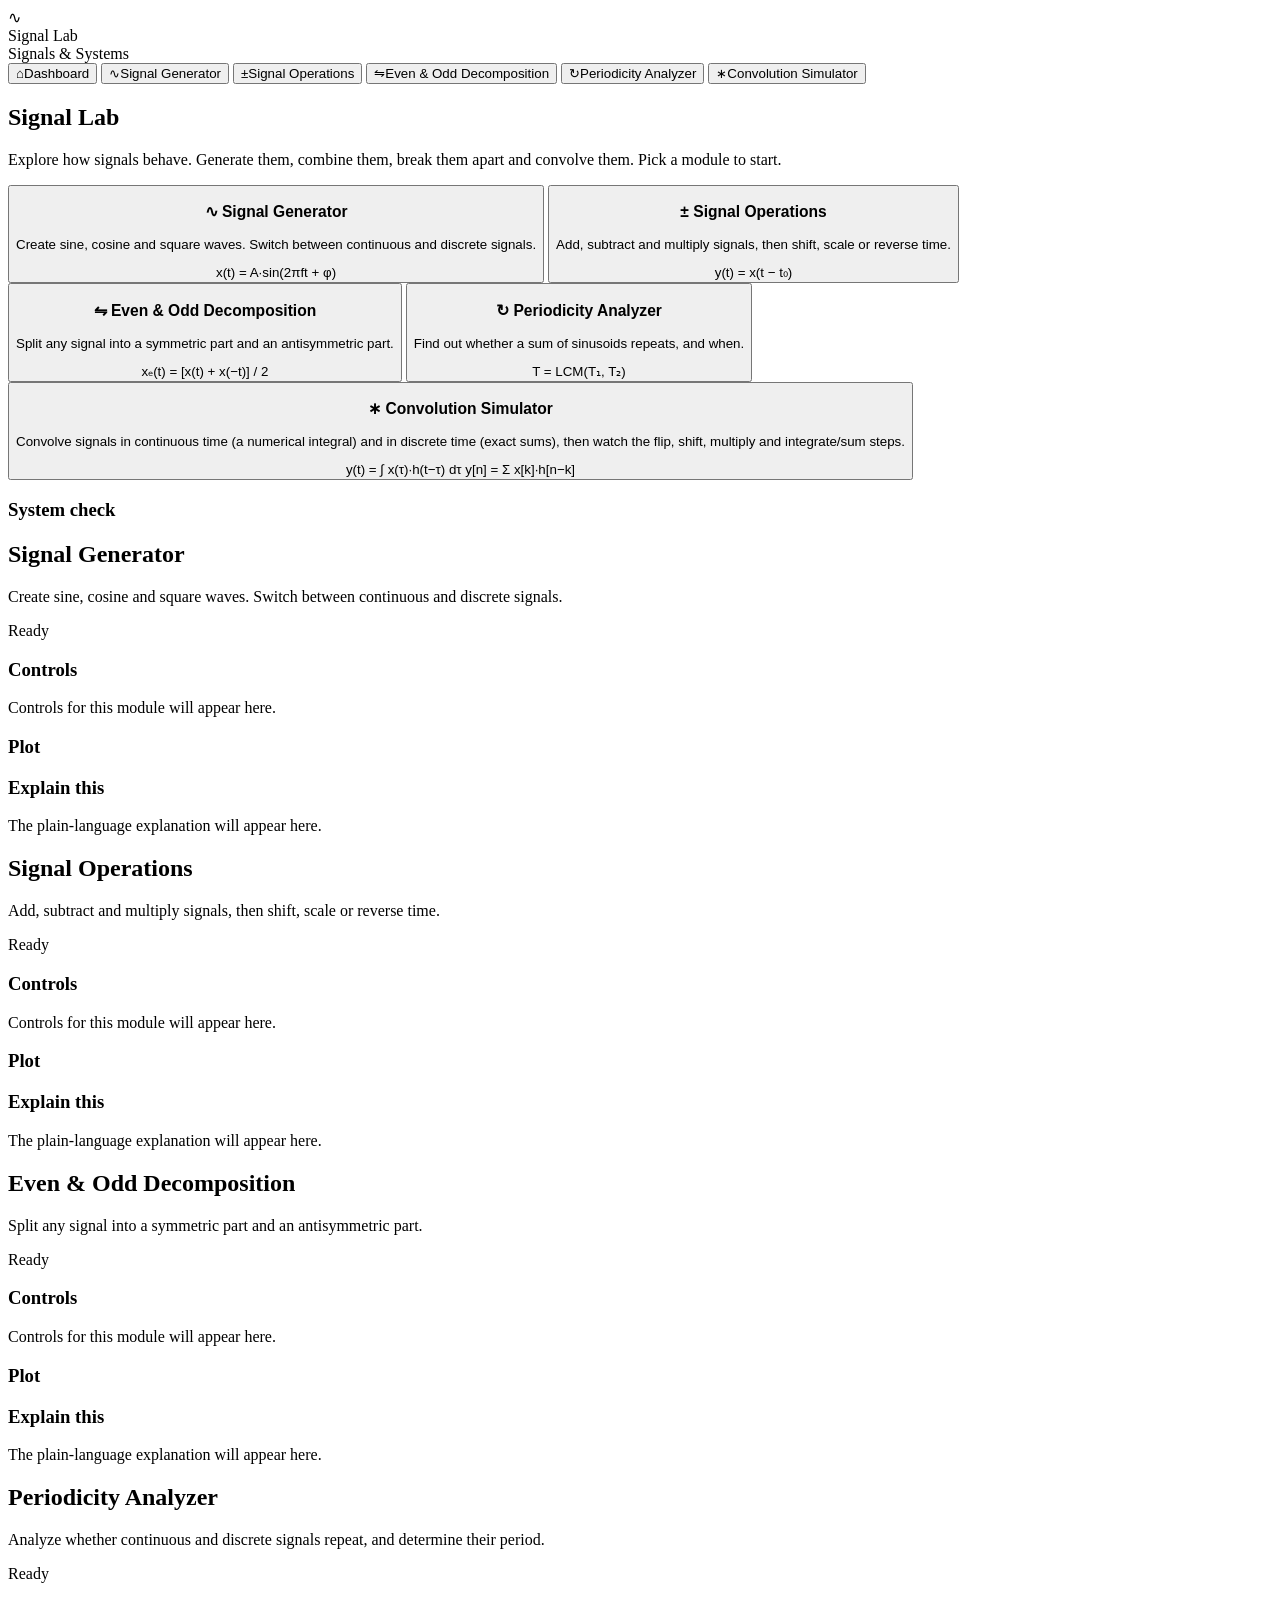
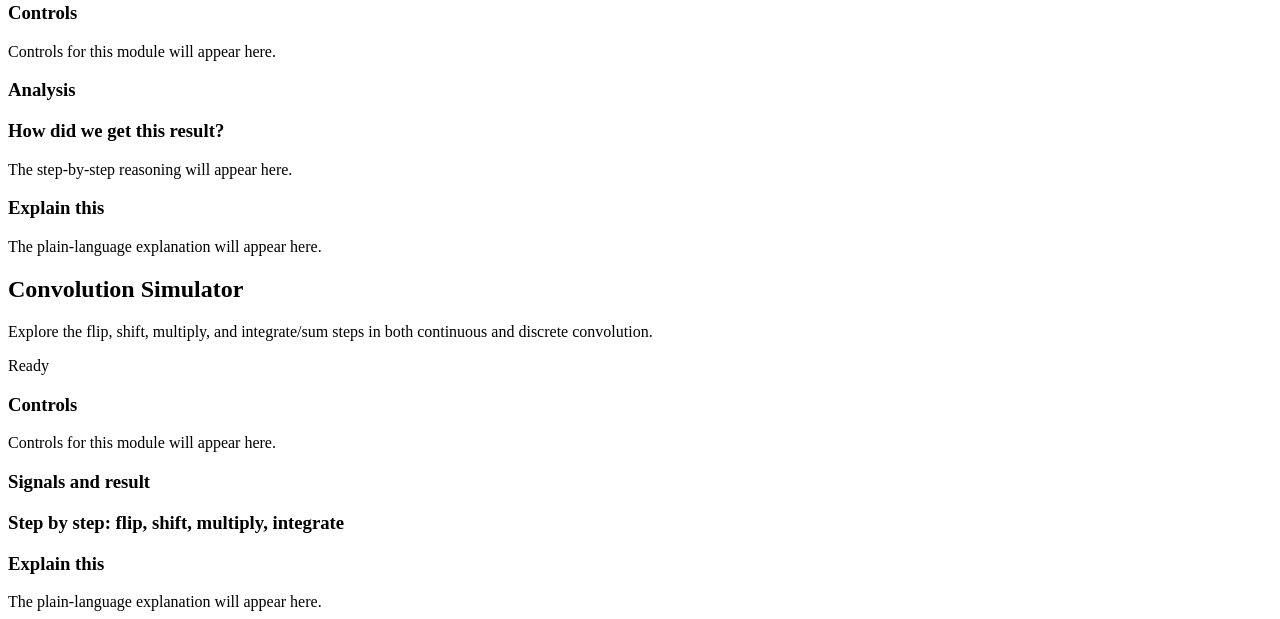
==== index.html @ d047604f "Add files via upload" ====
<!DOCTYPE html>
<html lang="en">
<head>
  <meta charset="UTF-8">
  <meta name="viewport" content="width=device-width, initial-scale=1">
  <title>Signal Lab: Interactive Signals &amp; Systems Simulator</title>

  <link rel="stylesheet" href="css/base.css">
  <link rel="stylesheet" href="css/layout.css">
  <link rel="stylesheet" href="css/components.css">
</head>
<body>
  <div class="app">

    <!-- ============ SIDEBAR (navigation) ============ -->
    <aside class="sidebar">
      <div class="brand">
        <div class="brand-mark" aria-hidden="true">∿</div>
        <div class="brand-text">
          <div class="brand-name">Signal Lab</div>
          <div class="brand-sub">Signals &amp; Systems</div>
        </div>
      </div>

      <nav class="nav" aria-label="Modules">
      <button class="nav-btn is-active" data-view="home" type="button"><span class="nav-icon" aria-hidden="true">⌂</span><span>Dashboard</span></button>
      <button class="nav-btn" data-view="generator" type="button"><span class="nav-icon" aria-hidden="true">∿</span><span>Signal Generator</span></button>
      <button class="nav-btn" data-view="operations" type="button"><span class="nav-icon" aria-hidden="true">±</span><span>Signal Operations</span></button>
      <button class="nav-btn" data-view="evenodd" type="button"><span class="nav-icon" aria-hidden="true">⇋</span><span>Even &amp; Odd Decomposition</span></button>
      <button class="nav-btn" data-view="periodicity" type="button"><span class="nav-icon" aria-hidden="true">↻</span><span>Periodicity Analyzer</span></button>
      <button class="nav-btn" data-view="convolution" type="button"><span class="nav-icon" aria-hidden="true">∗</span><span>Convolution Simulator</span></button>
      </nav>

      <!-- <div class="sidebar-foot">University project, Nov 2026</div> -->
    </aside>

    <!-- ============ MAIN AREA ============ -->
    <main class="main">

      <!-- ===== Dashboard (home) ===== -->
      <section class="view is-active" id="view-home" aria-labelledby="title-home">
        <header class="view-header">
          <div>
            <h2 id="title-home">Signal Lab</h2>
            <p class="lead">Explore how signals behave. Generate them, combine them, break them apart and convolve them. Pick a module to start.</p>
          </div>
        </header>

        <div class="home-grid">
      <button class="card module-card" data-view="generator" type="button">
        <h3><span class="nav-icon" aria-hidden="true">∿</span> Signal Generator</h3>
        <p>Create sine, cosine and square waves. Switch between continuous and discrete signals.</p>
        <span class="formula">x(t) = A·sin(2πft + φ)</span>
      </button>
      <button class="card module-card" data-view="operations" type="button">
        <h3><span class="nav-icon" aria-hidden="true">±</span> Signal Operations</h3>
        <p>Add, subtract and multiply signals, then shift, scale or reverse time.</p>
        <span class="formula">y(t) = x(t − t₀)</span>
      </button>
      <button class="card module-card" data-view="evenodd" type="button">
        <h3><span class="nav-icon" aria-hidden="true">⇋</span> Even &amp; Odd Decomposition</h3>
        <p>Split any signal into a symmetric part and an antisymmetric part.</p>
        <span class="formula">xₑ(t) = [x(t) + x(−t)] / 2</span>
      </button>
      <button class="card module-card" data-view="periodicity" type="button">
        <h3><span class="nav-icon" aria-hidden="true">↻</span> Periodicity Analyzer</h3>
        <p>Find out whether a sum of sinusoids repeats, and when.</p>
        <span class="formula">T = LCM(T₁, T₂)</span>
      </button>
      <button class="card module-card" data-view="convolution" type="button">
        <h3><span class="nav-icon" aria-hidden="true">∗</span> Convolution Simulator</h3>
        <p>Convolve signals in continuous time (a numerical integral) and in discrete time (exact sums), then watch the flip, shift, multiply and integrate/sum steps.</p>
        <span class="formula">y(t) = ∫ x(τ)·h(t−τ) dτ</span>
        <span class="formula">y[n] = Σ x[k]·h[n−k]</span>
      </button>
        </div>

        <div class="card">
          <h3 class="card-title">System check</h3>
          <ul class="status-list" id="status-list"></ul>
        </div>
      </section>

    <!-- ===== Signal Generator (Person 2) ===== -->
    <section class="view" id="view-generator" aria-labelledby="title-generator">
      <header class="view-header">
        <div>
          <h2 id="title-generator">Signal Generator</h2>
          <p class="lead">Create sine, cosine and square waves. Switch between continuous and discrete signals.</p>
        </div>
        <span class="badge badge-done">Ready</span>
      </header>

      <div class="module-grid">
        <div class="card">
          <h3 class="card-title">Controls</h3>
          <!-- Person 2: generator.ui.js fills this container -->
          <div id="generator-controls"><div class="placeholder">Controls for this module will appear here.</div></div>
        </div>
        <div class="card">
          <h3 class="card-title">Plot</h3>
          <div id="generator-readout"></div>
          <div id="generator-plot" class="plot-area"></div>
        </div>
      </div>

      <div class="card explain">
        <h3 class="card-title">Explain this</h3>
        <!-- Person 2: generator.ui.js fills this container -->
        <div id="generator-explain"><div class="placeholder">The plain-language explanation will appear here.</div></div>
      </div>
    </section>

    <!-- ===== Signal Operations (Person 3) ===== -->
    <section class="view" id="view-operations" aria-labelledby="title-operations">
      <header class="view-header">
        <div>
          <h2 id="title-operations">Signal Operations</h2>
          <p class="lead">Add, subtract and multiply signals, then shift, scale or reverse time.</p>
        </div>
        <span class="badge badge-done">Ready</span>
      </header>

      <div class="module-grid">
        <div class="card">
          <h3 class="card-title">Controls</h3>
          <!-- Person 3: operations.ui.js fills this container -->
          <div id="operations-controls"><div class="placeholder">Controls for this module will appear here.</div></div>
        </div>
        <div class="card">
          <h3 class="card-title">Plot</h3>
          <div id="operations-readout"></div>
          <div id="operations-plot" class="plot-area"></div>
          <div id="operations-plot-result" class="plot-area"></div>
        </div>
      </div>

      <div class="card explain">
        <h3 class="card-title">Explain this</h3>
        <!-- Person 3: operations.ui.js fills this container -->
        <div id="operations-explain"><div class="placeholder">The plain-language explanation will appear here.</div></div>
      </div>
    </section>

    <!-- ===== Even &amp; Odd Decomposition (Person 4) ===== -->
    <section class="view" id="view-evenodd" aria-labelledby="title-evenodd">
      <header class="view-header">
        <div>
          <h2 id="title-evenodd">Even &amp; Odd Decomposition</h2>
          <p class="lead">Split any signal into a symmetric part and an antisymmetric part.</p>
        </div>
        <span class="badge badge-done">Ready</span>
      </header>

      <div class="module-grid">
        <div class="card">
          <h3 class="card-title">Controls</h3>
          <!-- Person 4: evenodd.ui.js fills this container -->
          <div id="evenodd-controls"><div class="placeholder">Controls for this module will appear here.</div></div>
        </div>
        <div class="card">
          <h3 class="card-title">Plot</h3>
          <div id="evenodd-plot" class="plot-area"></div>
          <div id="evenodd-plot-even" class="plot-area"></div>
          <div id="evenodd-plot-odd" class="plot-area"></div>
          <div id="evenodd-readout"></div>
        </div>
      </div>

      <div class="card explain">
        <h3 class="card-title">Explain this</h3>
        <!-- Person 4: evenodd.ui.js fills this container -->
        <div id="evenodd-explain"><div class="placeholder">The plain-language explanation will appear here.</div></div>
      </div>
    </section>

    <!-- ===== Periodicity Analyzer (Person 5) ===== -->
    <section class="view" id="view-periodicity" aria-labelledby="title-periodicity">
      <header class="view-header">
        <div>
          <h2 id="title-periodicity">Periodicity Analyzer</h2>
          <p class="lead">Analyze whether continuous and discrete signals repeat, and determine their period.</p>
        </div>
        <span class="badge badge-done">Ready</span>
      </header>

      <div class="module-grid">
        <div class="card">
          <h3 class="card-title">Controls</h3>
          <!-- Person 5: periodicity.ui.js fills this container -->
          <div id="periodicity-controls"><div class="placeholder">Controls for this module will appear here.</div></div>
        </div>
        <div class="card">
          <h3 class="card-title">Analysis</h3>
          <div id="periodicity-result"></div>
          <div id="periodicity-plots"></div>
          <div id="periodicity-plot-note"></div>
        </div>
      </div>

      <div class="card explain">
        <h3 class="card-title">How did we get this result?</h3>
        <div id="periodicity-steps"><div class="placeholder">The step-by-step reasoning will appear here.</div></div>
      </div>

      <div class="card explain">
        <h3 class="card-title">Explain this</h3>
        <!-- Person 5: periodicity.ui.js fills this container -->
        <div id="periodicity-explain"><div class="placeholder">The plain-language explanation will appear here.</div></div>
      </div>
    </section>

    <!-- ===== Convolution Simulator (Person 6) ===== -->
    <section class="view" id="view-convolution" aria-labelledby="title-convolution">
      <header class="view-header">
        <div>
          <h2 id="title-convolution">Convolution Simulator</h2>
          <p class="lead">Explore the flip, shift, multiply, and integrate/sum steps in both continuous and discrete convolution.</p>
        </div>
        <span class="badge badge-done">Ready</span>
      </header>

      <div class="module-grid">
        <div class="card">
          <h3 class="card-title">Controls</h3>
          <!-- Person 6: convolution.ui.js fills this container -->
          <div id="convolution-controls"><div class="placeholder">Controls for this module will appear here.</div></div>
        </div>
        <div class="card">
          <h3 class="card-title">Signals and result</h3>
          <div id="convolution-readout"></div>
          <div id="convolution-plot-x" class="plot-area plot-compact"></div>
          <div id="convolution-plot-h" class="plot-area plot-compact"></div>
          <div id="convolution-plot-y" class="plot-area plot-compact"></div>
        </div>
      </div>

      <div class="card gap-below">
        <h3 class="card-title" id="convolution-step-title">Step by step: flip, shift, multiply, integrate</h3>
        <div id="convolution-step-controls"></div>
        <div id="convolution-plot-slide" class="plot-area plot-compact"></div>
        <div id="convolution-plot-product" class="plot-area plot-compact"></div>
        <div id="convolution-steps"></div>
        <div id="convolution-table"></div>
      </div>

      <div class="card explain">
        <h3 class="card-title">Explain this</h3>
        <!-- Person 6: convolution.ui.js fills this container -->
        <div id="convolution-explain"><div class="placeholder">The plain-language explanation will appear here.</div></div>
      </div>
    </section>

    </main>
  </div>

  <!-- ============ SCRIPTS (order matters!) ============ -->
  <!-- 1. Plotly, loaded from the internet -->
  <script src="https://cdn.plot.ly/plotly-2.35.2.min.js"></script>

  <!-- 2. Core (Person 1) -->
  <script src="js/core/namespace.js"></script>
  <script src="js/core/signals.js"></script>
  <script src="js/core/plotHelpers.js"></script>

  <!-- 3. Modules: math file first, then UI file (each module owner edits only their own) -->
  <script src="js/modules/generator/generator.math.js"></script>
  <script src="js/modules/generator/generator.ui.js"></script>
  <script src="js/modules/operations/operations.math.js"></script>
  <script src="js/modules/operations/operations.ui.js"></script>
  <script src="js/modules/evenodd/evenodd.math.js"></script>
  <script src="js/modules/evenodd/evenodd.ui.js"></script>
  <script src="js/modules/periodicity/periodicity.math.js"></script>
  <script src="js/modules/periodicity/periodicity.ui.js"></script>
  <script src="js/modules/convolution/convolution.math.js"></script>
  <script src="js/modules/convolution/convolution.ui.js"></script>

  <!-- 4. App startup (must be last) -->
  <script src="js/core/app.js"></script>
</body>
</html>
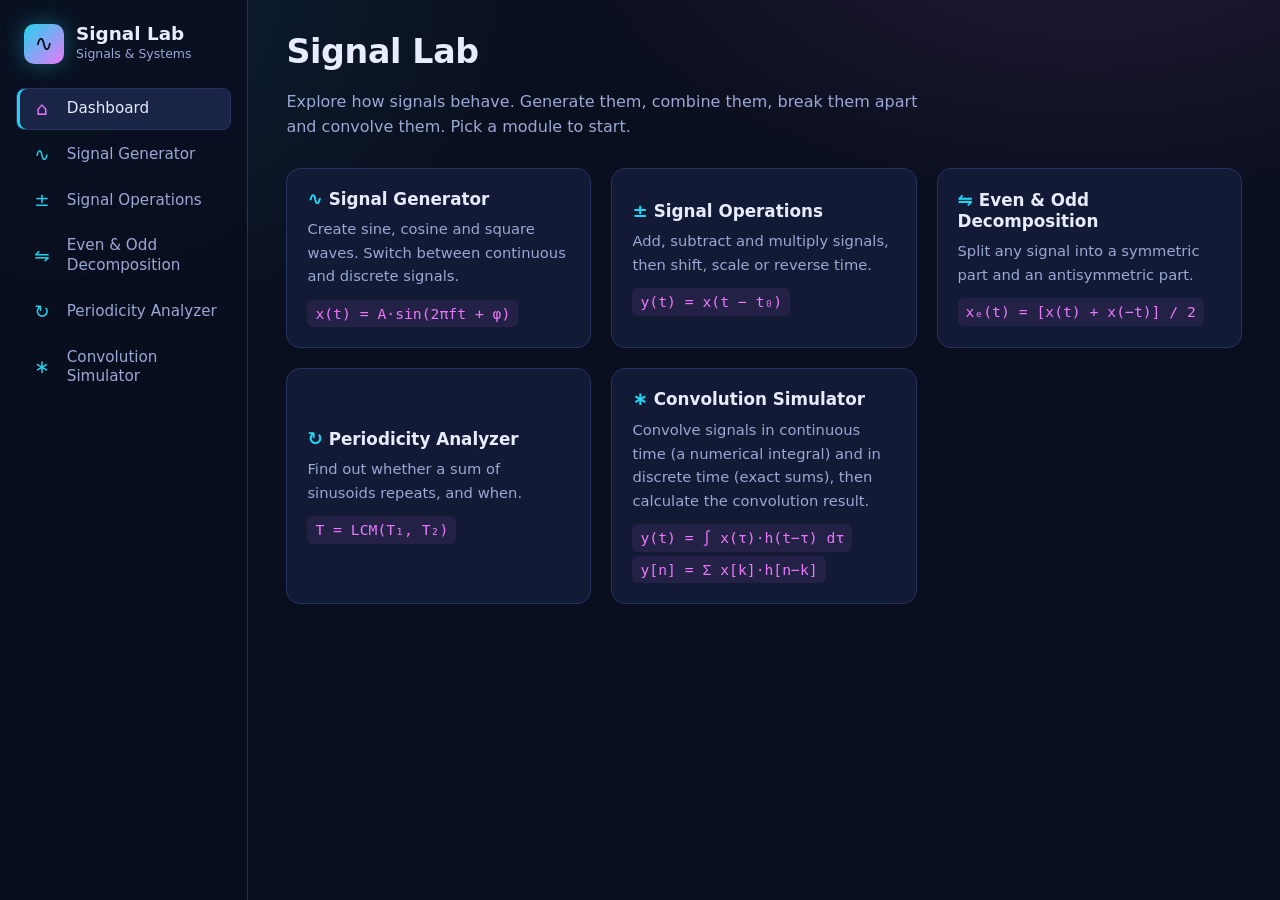
==== commit 0a156056: "Add files via upload" ====
--- a/index.html
+++ b/index.html
@@ -12,7 +12,6 @@
 <body>
   <div class="app">
 
-    <!-- ============ SIDEBAR (navigation) ============ -->
     <aside class="sidebar">
       <div class="brand">
         <div class="brand-mark" aria-hidden="true">∿</div>
@@ -31,13 +30,10 @@
       <button class="nav-btn" data-view="convolution" type="button"><span class="nav-icon" aria-hidden="true">∗</span><span>Convolution Simulator</span></button>
       </nav>
 
-      <!-- <div class="sidebar-foot">University project, Nov 2026</div> -->
     </aside>
 
-    <!-- ============ MAIN AREA ============ -->
     <main class="main">
 
-      <!-- ===== Dashboard (home) ===== -->
       <section class="view is-active" id="view-home" aria-labelledby="title-home">
         <header class="view-header">
           <div>
@@ -69,32 +65,25 @@
       </button>
       <button class="card module-card" data-view="convolution" type="button">
         <h3><span class="nav-icon" aria-hidden="true">∗</span> Convolution Simulator</h3>
-        <p>Convolve signals in continuous time (a numerical integral) and in discrete time (exact sums), then watch the flip, shift, multiply and integrate/sum steps.</p>
+        <p>Convolve signals in continuous time (a numerical integral) and in discrete time (exact sums), then calculate the convolution result.</p>
         <span class="formula">y(t) = ∫ x(τ)·h(t−τ) dτ</span>
         <span class="formula">y[n] = Σ x[k]·h[n−k]</span>
       </button>
         </div>
-
-        <div class="card">
-          <h3 class="card-title">System check</h3>
-          <ul class="status-list" id="status-list"></ul>
-        </div>
       </section>
 
-    <!-- ===== Signal Generator (Person 2) ===== -->
     <section class="view" id="view-generator" aria-labelledby="title-generator">
       <header class="view-header">
         <div>
           <h2 id="title-generator">Signal Generator</h2>
           <p class="lead">Create sine, cosine and square waves. Switch between continuous and discrete signals.</p>
         </div>
-        <span class="badge badge-done">Ready</span>
-      </header>
-
-      <div class="module-grid">
-        <div class="card">
-          <h3 class="card-title">Controls</h3>
-          <!-- Person 2: generator.ui.js fills this container -->
+      </header>
+
+      <div class="module-grid">
+        <div class="card">
+          <h3 class="card-title">Controls</h3>
+
           <div id="generator-controls"><div class="placeholder">Controls for this module will appear here.</div></div>
         </div>
         <div class="card">
@@ -103,28 +92,20 @@
           <div id="generator-plot" class="plot-area"></div>
         </div>
       </div>
-
-      <div class="card explain">
-        <h3 class="card-title">Explain this</h3>
-        <!-- Person 2: generator.ui.js fills this container -->
-        <div id="generator-explain"><div class="placeholder">The plain-language explanation will appear here.</div></div>
-      </div>
-    </section>
-
-    <!-- ===== Signal Operations (Person 3) ===== -->
+    </section>
+
     <section class="view" id="view-operations" aria-labelledby="title-operations">
       <header class="view-header">
         <div>
           <h2 id="title-operations">Signal Operations</h2>
           <p class="lead">Add, subtract and multiply signals, then shift, scale or reverse time.</p>
         </div>
-        <span class="badge badge-done">Ready</span>
-      </header>
-
-      <div class="module-grid">
-        <div class="card">
-          <h3 class="card-title">Controls</h3>
-          <!-- Person 3: operations.ui.js fills this container -->
+      </header>
+
+      <div class="module-grid">
+        <div class="card">
+          <h3 class="card-title">Controls</h3>
+
           <div id="operations-controls"><div class="placeholder">Controls for this module will appear here.</div></div>
         </div>
         <div class="card">
@@ -134,28 +115,20 @@
           <div id="operations-plot-result" class="plot-area"></div>
         </div>
       </div>
-
-      <div class="card explain">
-        <h3 class="card-title">Explain this</h3>
-        <!-- Person 3: operations.ui.js fills this container -->
-        <div id="operations-explain"><div class="placeholder">The plain-language explanation will appear here.</div></div>
-      </div>
-    </section>
-
-    <!-- ===== Even &amp; Odd Decomposition (Person 4) ===== -->
+    </section>
+
     <section class="view" id="view-evenodd" aria-labelledby="title-evenodd">
       <header class="view-header">
         <div>
           <h2 id="title-evenodd">Even &amp; Odd Decomposition</h2>
           <p class="lead">Split any signal into a symmetric part and an antisymmetric part.</p>
         </div>
-        <span class="badge badge-done">Ready</span>
-      </header>
-
-      <div class="module-grid">
-        <div class="card">
-          <h3 class="card-title">Controls</h3>
-          <!-- Person 4: evenodd.ui.js fills this container -->
+      </header>
+
+      <div class="module-grid">
+        <div class="card">
+          <h3 class="card-title">Controls</h3>
+
           <div id="evenodd-controls"><div class="placeholder">Controls for this module will appear here.</div></div>
         </div>
         <div class="card">
@@ -166,28 +139,20 @@
           <div id="evenodd-readout"></div>
         </div>
       </div>
-
-      <div class="card explain">
-        <h3 class="card-title">Explain this</h3>
-        <!-- Person 4: evenodd.ui.js fills this container -->
-        <div id="evenodd-explain"><div class="placeholder">The plain-language explanation will appear here.</div></div>
-      </div>
-    </section>
-
-    <!-- ===== Periodicity Analyzer (Person 5) ===== -->
+    </section>
+
     <section class="view" id="view-periodicity" aria-labelledby="title-periodicity">
       <header class="view-header">
         <div>
           <h2 id="title-periodicity">Periodicity Analyzer</h2>
           <p class="lead">Analyze whether continuous and discrete signals repeat, and determine their period.</p>
         </div>
-        <span class="badge badge-done">Ready</span>
-      </header>
-
-      <div class="module-grid">
-        <div class="card">
-          <h3 class="card-title">Controls</h3>
-          <!-- Person 5: periodicity.ui.js fills this container -->
+      </header>
+
+      <div class="module-grid">
+        <div class="card">
+          <h3 class="card-title">Controls</h3>
+
           <div id="periodicity-controls"><div class="placeholder">Controls for this module will appear here.</div></div>
         </div>
         <div class="card">
@@ -198,32 +163,20 @@
         </div>
       </div>
 
-      <div class="card explain">
-        <h3 class="card-title">How did we get this result?</h3>
-        <div id="periodicity-steps"><div class="placeholder">The step-by-step reasoning will appear here.</div></div>
-      </div>
-
-      <div class="card explain">
-        <h3 class="card-title">Explain this</h3>
-        <!-- Person 5: periodicity.ui.js fills this container -->
-        <div id="periodicity-explain"><div class="placeholder">The plain-language explanation will appear here.</div></div>
-      </div>
-    </section>
-
-    <!-- ===== Convolution Simulator (Person 6) ===== -->
+    </section>
+
     <section class="view" id="view-convolution" aria-labelledby="title-convolution">
       <header class="view-header">
         <div>
           <h2 id="title-convolution">Convolution Simulator</h2>
-          <p class="lead">Explore the flip, shift, multiply, and integrate/sum steps in both continuous and discrete convolution.</p>
-        </div>
-        <span class="badge badge-done">Ready</span>
-      </header>
-
-      <div class="module-grid">
-        <div class="card">
-          <h3 class="card-title">Controls</h3>
-          <!-- Person 6: convolution.ui.js fills this container -->
+          <p class="lead">Calculate continuous and discrete convolution.</p>
+        </div>
+      </header>
+
+      <div class="module-grid">
+        <div class="card">
+          <h3 class="card-title">Controls</h3>
+
           <div id="convolution-controls"><div class="placeholder">Controls for this module will appear here.</div></div>
         </div>
         <div class="card">
@@ -235,35 +188,17 @@
         </div>
       </div>
 
-      <div class="card gap-below">
-        <h3 class="card-title" id="convolution-step-title">Step by step: flip, shift, multiply, integrate</h3>
-        <div id="convolution-step-controls"></div>
-        <div id="convolution-plot-slide" class="plot-area plot-compact"></div>
-        <div id="convolution-plot-product" class="plot-area plot-compact"></div>
-        <div id="convolution-steps"></div>
-        <div id="convolution-table"></div>
-      </div>
-
-      <div class="card explain">
-        <h3 class="card-title">Explain this</h3>
-        <!-- Person 6: convolution.ui.js fills this container -->
-        <div id="convolution-explain"><div class="placeholder">The plain-language explanation will appear here.</div></div>
-      </div>
-    </section>
+      </section>
 
     </main>
   </div>
 
-  <!-- ============ SCRIPTS (order matters!) ============ -->
-  <!-- 1. Plotly, loaded from the internet -->
   <script src="https://cdn.plot.ly/plotly-2.35.2.min.js"></script>
 
-  <!-- 2. Core (Person 1) -->
   <script src="js/core/namespace.js"></script>
   <script src="js/core/signals.js"></script>
   <script src="js/core/plotHelpers.js"></script>
 
-  <!-- 3. Modules: math file first, then UI file (each module owner edits only their own) -->
   <script src="js/modules/generator/generator.math.js"></script>
   <script src="js/modules/generator/generator.ui.js"></script>
   <script src="js/modules/operations/operations.math.js"></script>
@@ -275,7 +210,6 @@
   <script src="js/modules/convolution/convolution.math.js"></script>
   <script src="js/modules/convolution/convolution.ui.js"></script>
 
-  <!-- 4. App startup (must be last) -->
   <script src="js/core/app.js"></script>
 </body>
-</html>
+</html>
--- a/css/base.css
+++ b/css/base.css
@@ -0,0 +1,56 @@
+
+:root {
+
+  --bg:        #0a0f1f;
+  --bg-soft:   #0e1530;
+  --surface:   #121a36;
+  --surface-2: #1a2447;
+  --border:    #26335f;
+
+  --text:      #e8ecff;
+  --text-dim:  #9ba8d4;
+
+  --cyan:      #22d3ee;
+  --magenta:   #e879f9;
+  --amber:     #fbbf24;
+  --green:     #34d399;
+  --red:       #f87171;
+
+  --radius:    14px;
+  --radius-sm: 8px;
+  --gap:       20px;
+  --sidebar-w: 248px;
+
+  --font:  "Segoe UI", system-ui, -apple-system, "Helvetica Neue", Arial, sans-serif;
+  --mono:  ui-monospace, "Cascadia Code", Consolas, Menlo, monospace;
+}
+
+*, *::before, *::after { box-sizing: border-box; }
+
+html { scroll-behavior: smooth; }
+
+body {
+  margin: 0;
+  min-height: 100vh;
+  font-family: var(--font);
+  font-size: 16px;
+  line-height: 1.6;
+  color: var(--text);
+  background:
+    radial-gradient(900px 500px at 85% -10%, rgba(232, 121, 249, 0.10), transparent 60%),
+    radial-gradient(900px 600px at 0% 0%,   rgba(34, 211, 238, 0.10), transparent 60%),
+    var(--bg);
+  background-attachment: fixed;
+}
+
+h1, h2, h3, h4 { line-height: 1.2; margin: 0 0 0.5em; font-weight: 650; }
+h2 { font-size: clamp(1.6rem, 2.6vw, 2.1rem); letter-spacing: -0.01em; }
+h3 { font-size: 1.05rem; }
+p  { margin: 0 0 1em; }
+a  { color: var(--cyan); }
+
+:focus-visible { outline: 2px solid var(--cyan); outline-offset: 2px; }
+
+@media (prefers-reduced-motion: reduce) {
+  * { animation: none !important; transition: none !important; scroll-behavior: auto !important; }
+}
--- a/css/layout.css
+++ b/css/layout.css
@@ -0,0 +1,84 @@
+
+
+.app {
+  display: grid;
+  grid-template-columns: var(--sidebar-w) 1fr;
+  min-height: 100vh;
+}
+
+.sidebar {
+  position: sticky;
+  top: 0;
+  height: 100vh;
+  display: flex;
+  flex-direction: column;
+  gap: 24px;
+  padding: 24px 16px;
+  background: rgba(10, 15, 31, 0.85);
+  backdrop-filter: blur(8px);
+  border-right: 1px solid var(--border);
+}
+
+.brand { display: flex; align-items: center; gap: 12px; padding: 0 8px; }
+.brand-mark {
+  width: 40px; height: 40px; flex: none;
+  border-radius: 10px;
+  display: grid; place-items: center;
+  font-size: 1.4rem; color: var(--bg);
+  background: linear-gradient(135deg, var(--cyan), var(--magenta));
+  box-shadow: 0 0 22px rgba(34, 211, 238, 0.35);
+}
+.brand-name { font-weight: 700; font-size: 1.15rem; line-height: 1.1; }
+.brand-sub  { font-size: 0.78rem; color: var(--text-dim); }
+
+.nav { display: flex; flex-direction: column; gap: 4px; }
+
+.sidebar-foot { margin-top: auto; padding: 0 8px; font-size: 0.8rem; color: var(--text-dim); }
+
+.main { padding: 32px clamp(16px, 3vw, 44px) 48px; min-width: 0; }
+
+.view { display: none; }
+.view.is-active { display: block; animation: view-in 0.25s ease-out; }
+@keyframes view-in { from { opacity: 0; } to { opacity: 1; } }
+
+.view-header {
+  display: flex; justify-content: space-between; align-items: flex-start;
+  gap: 16px; margin-bottom: 24px;
+}
+.lead { color: var(--text-dim); max-width: 62ch; margin: 0; }
+
+.module-grid {
+  display: grid;
+  grid-template-columns: minmax(280px, 360px) minmax(0, 1fr);
+  gap: var(--gap);
+  margin-bottom: var(--gap);
+  align-items: start;
+}
+
+.home-grid {
+  display: grid;
+  grid-template-columns: repeat(auto-fill, minmax(260px, 1fr));
+  gap: var(--gap);
+  margin: 28px 0;
+}
+
+@media (max-width: 980px) {
+  .module-grid { grid-template-columns: 1fr; }
+}
+
+@media (max-width: 760px) {
+
+  .app { grid-template-columns: minmax(0, 1fr); }
+  .sidebar {
+    position: sticky; top: 0; z-index: 10;
+    height: auto; flex-direction: row; align-items: center;
+    gap: 12px; padding: 10px 12px;
+    border-right: none; border-bottom: 1px solid var(--border);
+  }
+  .brand-text, .sidebar-foot { display: none; }
+  .brand { padding: 0; }
+  .brand-mark { width: 34px; height: 34px; font-size: 1.1rem; }
+  .nav { flex-direction: row; overflow-x: auto; gap: 6px; scrollbar-width: none; }
+  .nav::-webkit-scrollbar { display: none; }
+  .view-header { flex-direction: column; }
+}
--- a/css/components.css
+++ b/css/components.css
@@ -0,0 +1,212 @@
+
+
+.nav-btn {
+  display: flex; align-items: center; gap: 12px;
+  width: 100%; height: auto; padding: 10px 12px;
+  font: inherit; font-size: 0.95rem; line-height: 1.3; text-align: left;
+  color: var(--text-dim);
+  background: transparent;
+  border: 1px solid transparent; border-radius: var(--radius-sm);
+  cursor: pointer;
+  transition: background 0.15s, color 0.15s, border-color 0.15s;
+}
+
+.nav-btn > span:not(.nav-icon) { flex: 1 1 auto; min-width: 0; overflow-wrap: anywhere; }
+.nav-btn:hover { color: var(--text); background: var(--surface); }
+.nav-btn.is-active {
+  color: var(--text);
+  background: var(--surface-2);
+  border-color: var(--border);
+  box-shadow: inset 3px 0 0 var(--cyan);
+}
+.nav-icon { flex: none; width: 1.4em; text-align: center; font-size: 1.15rem; line-height: 1; color: var(--cyan); }
+.nav-btn.is-active .nav-icon { color: var(--magenta); }
+
+@media (max-width: 760px) {
+
+  .nav-btn { width: auto; flex: none; padding: 8px 12px; white-space: nowrap; }
+  .nav-btn > span:not(.nav-icon) { flex: none; }
+  .nav-btn.is-active { box-shadow: inset 0 -3px 0 var(--cyan); }
+}
+
+.card {
+  background: var(--surface);
+  border: 1px solid var(--border);
+  border-radius: var(--radius);
+  padding: 20px;
+  min-width: 0;
+}
+.card-title { margin-bottom: 14px; color: var(--text); }
+
+.module-card {
+  display: block; width: 100%; text-align: left; font: inherit; color: inherit;
+  cursor: pointer;
+  transition: border-color 0.15s, transform 0.15s, box-shadow 0.15s;
+}
+.module-card:hover {
+  border-color: var(--cyan);
+  transform: translateY(-2px);
+  box-shadow: 0 0 24px rgba(34, 211, 238, 0.15);
+}
+.module-card .formula { display: inline-block; margin-top: 4px; }
+.module-card p { color: var(--text-dim); font-size: 0.92rem; margin-bottom: 8px; }
+
+.badge {
+  flex: none; padding: 4px 12px; font-size: 0.8rem; font-weight: 600;
+  border-radius: 999px; border: 1px solid var(--border); color: var(--text-dim);
+}
+.badge-wip  { color: var(--amber); border-color: rgba(251, 191, 36, 0.4); background: rgba(251, 191, 36, 0.08); }
+.badge-done { color: var(--green); border-color: rgba(52, 211, 153, 0.4); background: rgba(52, 211, 153, 0.08); }
+
+.plot-area { width: 100%; min-height: 380px; }
+
+.field { display: flex; flex-direction: column; gap: 6px; margin-bottom: 16px; }
+.field label, .field-label { font-size: 0.88rem; font-weight: 600; color: var(--text-dim); }
+.field-row { display: flex; align-items: center; justify-content: space-between; gap: 8px; }
+.field-value { font-family: var(--mono); font-size: 0.85rem; color: var(--cyan); }
+
+select, input[type="text"], input[type="number"] {
+  width: 100%; padding: 9px 12px;
+  font: inherit; color: var(--text);
+  background: var(--bg-soft);
+  border: 1px solid var(--border); border-radius: var(--radius-sm);
+}
+select:focus, input:focus { border-color: var(--cyan); outline: none; box-shadow: 0 0 0 3px rgba(34, 211, 238, 0.2); }
+
+input[type="range"] { width: 100%; accent-color: var(--cyan); }
+
+.segmented { position: relative; display: flex; background: var(--bg-soft); border: 1px solid var(--border); border-radius: var(--radius-sm); padding: 3px; }
+.segmented input { position: absolute; opacity: 0; pointer-events: none; }
+.segmented label {
+  flex: 1; text-align: center; padding: 7px 10px; cursor: pointer;
+  font-size: 0.9rem; color: var(--text-dim); border-radius: 6px;
+}
+.segmented input:checked + label { background: var(--surface-2); color: var(--text); box-shadow: inset 0 -2px 0 var(--cyan); }
+.segmented input:focus-visible + label { outline: 2px solid var(--cyan); }
+
+.btn {
+  padding: 9px 18px; font: inherit; font-weight: 600; cursor: pointer;
+  color: var(--text); background: var(--surface-2);
+  border: 1px solid var(--border); border-radius: var(--radius-sm);
+  transition: border-color 0.15s, background 0.15s;
+}
+.btn:hover { border-color: var(--cyan); }
+.btn-primary { color: var(--bg); background: var(--cyan); border-color: var(--cyan); }
+.btn-primary:hover { background: #67e8f9; }
+
+.formula {
+  font-family: var(--mono); font-size: 0.92rem; color: var(--magenta);
+  background: rgba(232, 121, 249, 0.08);
+  padding: 2px 8px; border-radius: 6px;
+}
+
+.placeholder {
+  padding: 16px; border: 1px dashed var(--border); border-radius: var(--radius-sm);
+  color: var(--text-dim); font-size: 0.92rem;
+}
+
+.status-list { list-style: none; margin: 0; padding: 0; display: grid; gap: 8px; }
+.status-list li { display: flex; gap: 10px; align-items: baseline; font-size: 0.95rem; }
+.status-ok   { color: var(--green); }
+.status-fail { color: var(--red); }
+
+.field[hidden] { display: none; }
+
+.field-pair { display: grid; grid-template-columns: 1fr 1fr; gap: 12px; }
+
+.field-hint  { margin: 0; font-size: 0.8rem; color: var(--text-dim); }
+.field-error { margin: 0; font-size: 0.82rem; color: var(--red); }
+.field-error:empty { display: none; }
+input[type="number"].is-invalid,
+input[type="text"].is-invalid { border-color: var(--red); }
+
+.message { padding: 10px 14px; margin-bottom: 12px; font-size: 0.9rem; border: 1px solid; border-radius: var(--radius-sm); }
+.message-error   { color: var(--red);   border-color: rgba(248, 113, 113, 0.4); background: rgba(248, 113, 113, 0.08); }
+.message-ok      { color: var(--green); border-color: rgba(52, 211, 153, 0.4);  background: rgba(52, 211, 153, 0.08); }
+.message-warning { color: var(--amber); border-color: rgba(251, 191, 36, 0.4);  background: rgba(251, 191, 36, 0.08); }
+
+.btn-small { padding: 4px 10px; font-size: 0.82rem; }
+.component-head { display: flex; align-items: center; justify-content: space-between; gap: 8px; margin-bottom: 4px; }
+.signal-rows li { flex-wrap: wrap; row-gap: 4px; }
+.reason-list { margin: 6px 0 0; padding-left: 1.2em; display: grid; gap: 6px; font-size: 0.95rem; }
+.plot-area.plot-compact { min-height: 0; }
+
+.result-card {
+  display: grid; gap: 12px; padding: 16px 18px; margin-bottom: 14px;
+  background: var(--surface-2);
+  border: 1px solid var(--border); border-left-width: 6px; border-radius: var(--radius);
+}
+.result-card.is-periodic   { border-color: rgba(52, 211, 153, 0.45); border-left-color: var(--green); box-shadow: 0 0 26px rgba(52, 211, 153, 0.08); }
+.result-card.is-aperiodic  { border-color: rgba(251, 191, 36, 0.45); border-left-color: var(--amber); box-shadow: 0 0 26px rgba(251, 191, 36, 0.08); }
+.result-head { display: flex; flex-wrap: wrap; align-items: center; justify-content: space-between; gap: 8px 24px; }
+.result-verdict { font-size: 1.9rem; font-weight: 800; letter-spacing: 0.07em; line-height: 1.1; }
+.is-periodic .result-verdict  { color: var(--green); }
+.is-aperiodic .result-verdict { color: var(--amber); }
+.result-period { text-align: right; }
+.result-period-label { display: block; font-size: 0.78rem; color: var(--text-dim); text-transform: uppercase; letter-spacing: 0.06em; }
+.result-period-value { display: block; font-family: var(--mono); font-size: 1.35rem; font-weight: 700; color: var(--cyan); }
+.result-facts { margin: 0; display: grid; gap: 8px; }
+.result-facts > div { display: grid; grid-template-columns: 9rem 1fr; gap: 12px; }
+.result-facts dt { color: var(--text-dim); font-size: 0.88rem; }
+.result-facts dd { margin: 0; overflow-wrap: anywhere; }
+@media (max-width: 560px) {
+  .result-period { text-align: left; }
+  .result-facts > div { grid-template-columns: 1fr; gap: 2px; }
+}
+.steps-list { counter-reset: step; list-style: none; margin: 0; padding: 0; display: grid; gap: 12px; }
+.steps-list > li {
+  counter-increment: step; position: relative;
+  padding: 10px 12px 10px 52px;
+  background: var(--surface); border: 1px solid var(--border); border-radius: var(--radius-sm);
+}
+.steps-list > li::before {
+  content: counter(step); position: absolute; left: 12px; top: 10px;
+  width: 28px; height: 28px; display: grid; place-items: center;
+  font-weight: 700; color: var(--cyan);
+  background: var(--surface-2); border: 1px solid var(--border); border-radius: 50%;
+}
+.steps-list .step-title { display: block; font-weight: 700; margin-bottom: 4px; }
+.steps-list ul { margin: 0; padding-left: 1.1em; display: grid; gap: 4px; overflow-wrap: anywhere; }
+.btn-row   { display: flex; flex-wrap: wrap; gap: 6px; }
+
+.formula-block { display: block; margin: 6px 0; padding: 8px 12px; font-size: 1rem; overflow-x: auto; }
+
+.stat-grid { display: grid; grid-template-columns: repeat(auto-fit, minmax(120px, 1fr)); gap: 10px; margin: 12px 0; }
+.stat { padding: 8px 12px; background: var(--bg-soft); border: 1px solid var(--border); border-radius: var(--radius-sm); }
+.stat-label { font-size: 0.78rem; color: var(--text-dim); }
+.stat-value { font-family: var(--mono); color: var(--cyan); }
+
+.control-group { margin-top: 6px; padding-top: 14px; border-top: 1px solid var(--border); }
+.control-group h4 { margin: 0 0 10px; font-size: 0.95rem; color: var(--text); }
+
+.plot-area + .plot-area { margin-top: 12px; }
+
+select.is-invalid { border-color: var(--red); }
+
+.gap-below { margin-bottom: var(--gap); }
+
+.mode-banner {
+  display: grid; gap: 4px; padding: 12px 16px; margin-bottom: 14px;
+  background: var(--surface-2);
+  border: 1px solid var(--border); border-left-width: 6px; border-radius: var(--radius);
+}
+.mode-banner.is-continuous { border-left-color: var(--cyan); }
+.mode-banner.is-discrete   { border-left-color: var(--magenta); }
+.mode-banner-title { font-weight: 700; font-size: 1.05rem; }
+.mode-banner.is-continuous .mode-banner-title { color: var(--cyan); }
+.mode-banner.is-discrete   .mode-banner-title { color: var(--magenta); }
+.mode-banner-note { color: var(--text-dim); font-size: 0.88rem; }
+.mode-banner .formula-block { margin: 2px 0; }
+
+.step-position { margin-bottom: 8px; font-family: var(--mono); font-size: 1.05rem; color: var(--amber); }
+.step-slider-row { display: grid; grid-template-columns: auto 1fr auto; gap: 10px; align-items: center; margin-bottom: 14px; }
+.step-slider-row .btn:disabled { opacity: 0.4; cursor: not-allowed; }
+
+.table-scroll { overflow-x: auto; margin-top: 14px; }
+.table-scroll h4 { margin: 0 0 8px; font-size: 0.95rem; }
+.calc-table { width: 100%; border-collapse: collapse; font-size: 0.9rem; }
+.calc-table th, .calc-table td { padding: 6px 10px; text-align: left; white-space: nowrap; border-bottom: 1px solid var(--border); }
+.calc-table th { color: var(--text-dim); font-size: 0.8rem; font-weight: 600; }
+.calc-table td.num { font-family: var(--mono); text-align: right; }
+.calc-table tr.is-current { background: rgba(251, 191, 36, 0.12); }
+.calc-table tr.is-total td { font-weight: 700; border-top: 2px solid var(--border); }
